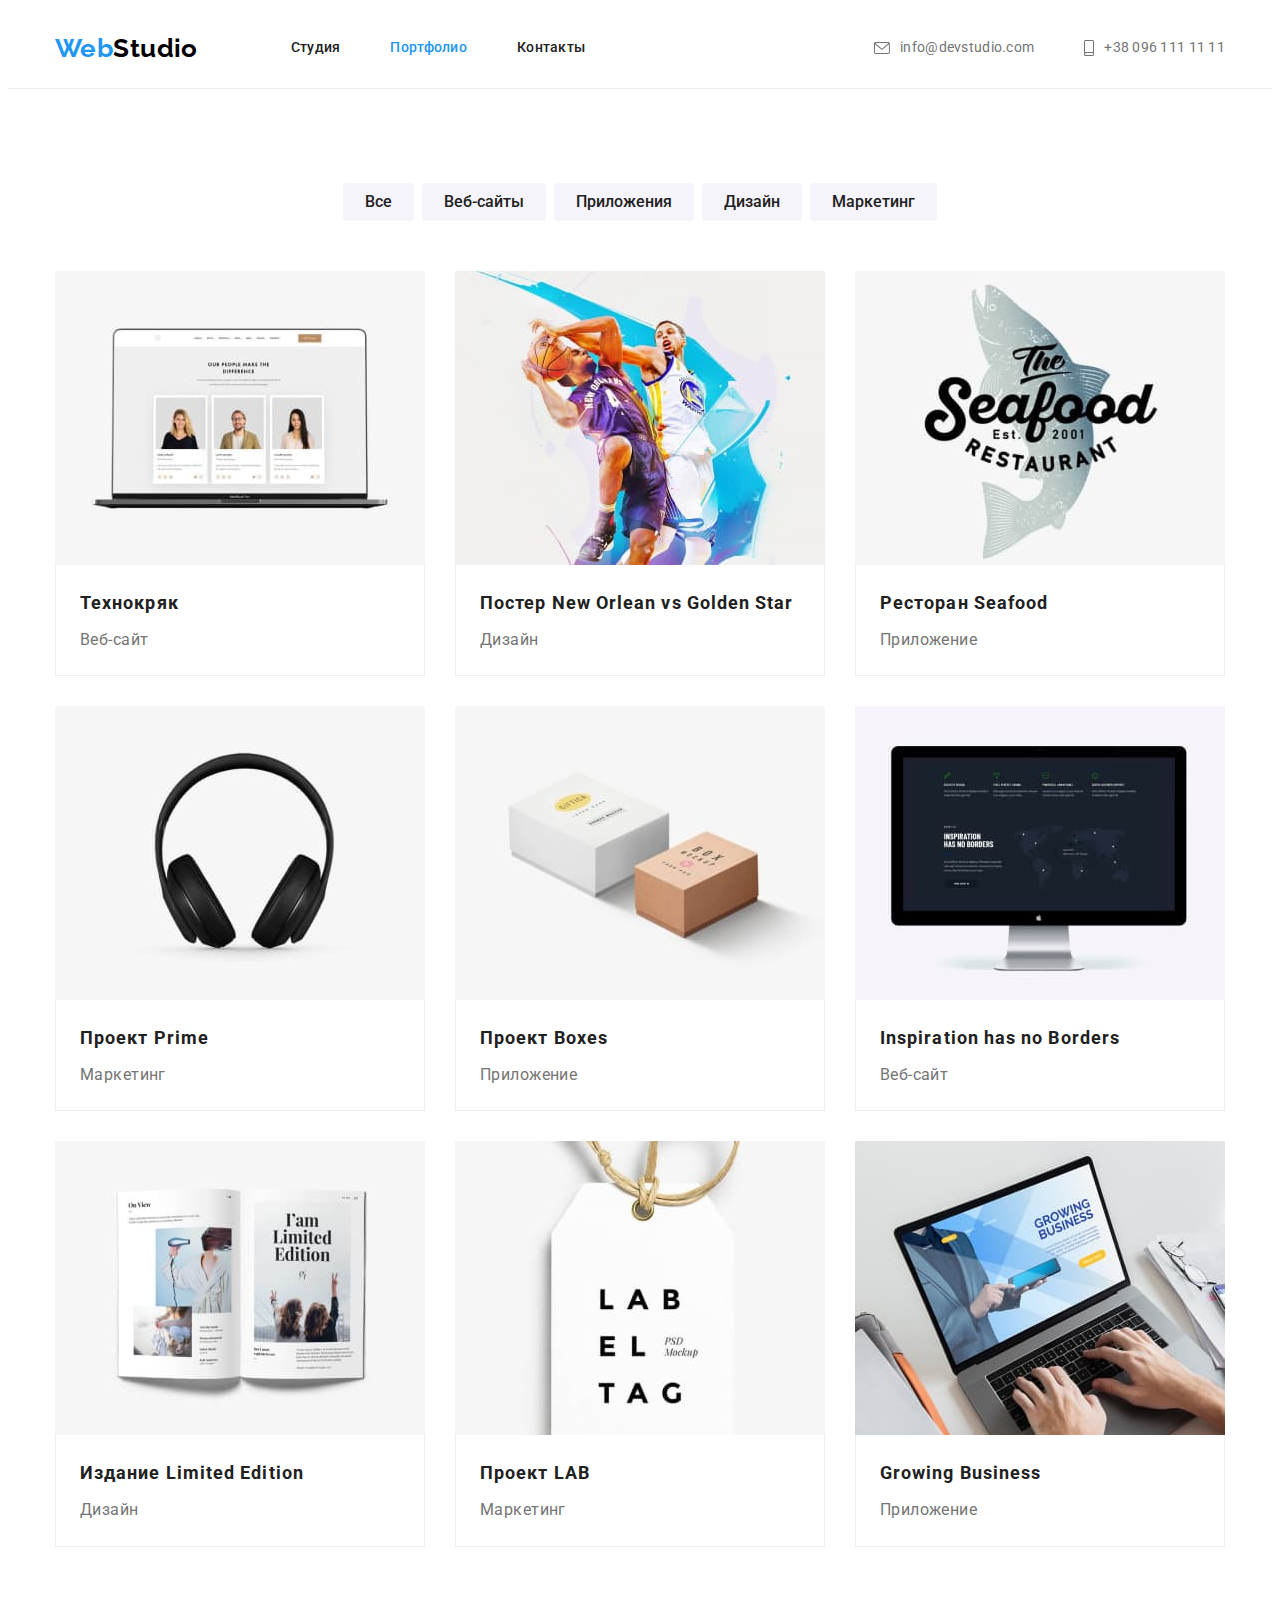
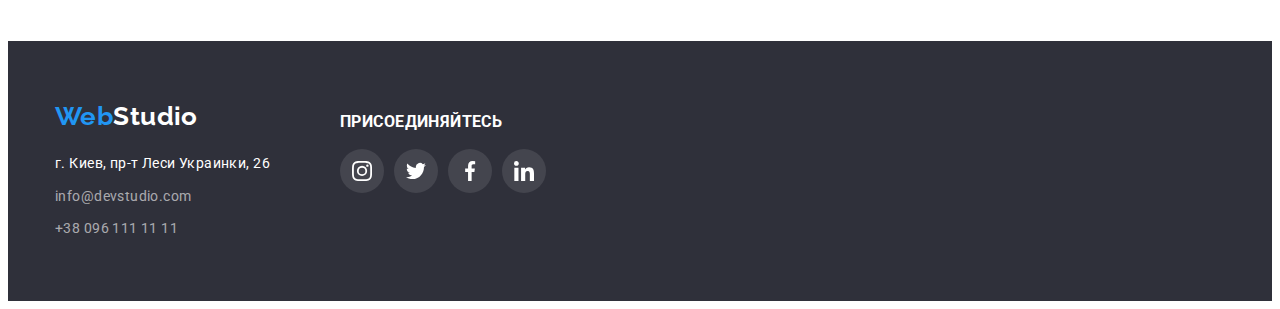
==== portfolio.html @ 718bec74 "ht04" ====
<!DOCTYPE html>
<html lang="ru">
<head>
    <meta charset="UTF-8">
    <meta http-equiv="X-UA-Compatible" content="IE=edge">
    <meta name="viewport" content="width=device-width, initial-scale=1.0">
    <title>Home_Work_02</title>
    <link rel="preconnect" href="https://fonts.googleapis.com">
    <link rel="preconnect" href="https://fonts.gstatic.com" crossorigin>
    <link
        href="https://fonts.googleapis.com/css2?family=Raleway:wght@400;700&family=Roboto:wght@400;500;700;900&display=swap"
        rel="stylesheet">
    <link rel="stylesheet" href="https://minhaskamal.github.io/DownGit/#/home?url=https://github.com/sindresorhus/modern-normalize/blob/main/modern-normalize.css">
    <link rel="stylesheet" href="./css/styles.css">
</head>
<body>

    <!-- Шапка сайта -->
    <header class="header">
        <div class="container header-set">
    
            <nav class="nav-set">
                <a href="" lang="en" class="logo"> <span class="part-1">Web</span><span class="part-2">Studio</span> </a>
                <ul class="site-nav list">
                    <li><a href="./index.html" class="link">Студия</a></li>
                    <li><a href="" class="link current">Портфолио</a></li>
                    <li><a href="" class="link last">Контакты</a></li>
                </ul>
            </nav>
    
            <ul class="nav-contacts">
                <li class="item">
                    <svg width="16" height="12" class="nav-icon">
                        <use href="./images/icons.svg#icon-envelope"></use>
                    </svg>
                    <a href="mailto:info@devstudio.com" class="nav-contacts">info@devstudio.com</a>
                </li>
                <li class="item">
                    <svg width="10" height="16" class="nav-icon">
                        <use href="./images/icons.svg#icon-smartphone"></use>
                    </svg>
                    <a href="tel:+380961111111" class="nav-contacts">+38 096 111 11 11</a>
                </li>
            </ul>
    
        </div>
    </header>

    <main>

    <!-- Кнопки фильтры и Проекты -->  
    <section class="filters">
        <div class="container">
        <h1 class="advances-title visually-hidden">Кнопки фильтры и Проекты</h1>
        <ul class="list buttons-set">
            <li class="buttons-set-item">
                <button type="button" class="filter">Все</button>
            </li>
            <li class="buttons-set-item">
                <button type="button" class="filter">Веб-сайты</button>
            </li>
            <li class="buttons-set-item">
                <button type="button" class="filter">Приложения</button>
            </li>
            <li class="buttons-set-item">
                <button type="button" class="filter">Дизайн</button>
            </li>
            <li class="buttons-set-item">
                <button type="button" class="filter">Маркетинг</button>
            </li>
        </ul>
        
        <ul class="list projects-set">
            <li class="projects-set-item">
                <a href="" class="project-link">
                <img src="./images/project-1.jpg" alt="Технокряк" width="370">
                <div class="projects-card">
                    <h2 class="project-name">Технокряк</h2>
                    <p class="project-type">Веб-сайт</p>
                </div>
                </a>
            </li>
            <li class="projects-set-item">
                <a href="" class="project-link">
                <img src="./images/project-2.jpg" alt="Постер New Orlean vs Golden Star" width="370">
                <div class="projects-card">
                    <h2 class="project-name">Постер <span lang="en">New Orlean vs Golden Star</span> </h2>
                    <p class="project-type">Дизайн</p>
                </div>
                </a>
            </li>
            <li class="projects-set-item">
                <a href="" class="project-link">
                <img src="./images/project-3.jpg" alt="Ресторан Seafood" width="370">
                <div class="projects-card">
                    <h2 class="project-name">Ресторан <span lang="en">Seafood</span> </h2>
                    <p class="project-type">Приложение</p>
                </div>
                </a>
            </li>
            <li class="projects-set-item">
                <a href="" class="project-link">
                <img src="./images/project-4.jpg" alt="Проект Prime" width="370">
                <div class="projects-card">
                    <h2 class="project-name">Проект <span lang="en">Prime</span> </h2>
                    <p class="project-type">Маркетинг</p>
                </div>
                </a>
            </li>
            <li class="projects-set-item">
                <a href="" class="project-link">
                <img src="./images/project-5.jpg" alt="Проект Boxes" width="370">
                <div class="projects-card">
                    <h2 class="project-name">Проект <span lang="en">Boxes</span> </h2>
                    <p class="project-type">Приложение</p>
                </div>
                </a>
            </li>
            <li class="projects-set-item">
                <a href="" class="project-link">
                <img src="./images/project-6.jpg" alt="Inspiration has no Borders" width="370">
                <div class="projects-card">
                    <h2 lang="en" class="project-name">Inspiration has no Borders</h2>
                    <p class="project-type">Веб-сайт</p>
                </div>
                </a>
            </li>
            <li class="projects-set-item">
                <a href="" class="project-link">
                <img src="./images/project-7.jpg" alt="Издание Limited Edition" width="370">
                <div class="projects-card">
                    <h2 class="project-name">Издание <span lang="en">Limited Edition</span> </h2>
                    <p class="project-type">Дизайн</p>
                </div>
                </a>
            </li>
            <li class="projects-set-item">
                <a href="" class="project-link">
                <img src="./images/project-8.jpg" alt="Проект LAB" width="370">
                <div class="projects-card">
                    <h2 class="project-name">Проект <span lang="en">LAB</span> </h2>
                    <p class="project-type">Маркетинг</p>
                </div>
                </a>
            </li>
            <li class="projects-set-item">
                <a href="" class="project-link">
                <img src="./images/project-9.jpg" alt="Growing Business" width="370">
                <div class="projects-card">
                    <h2 lang="en" class="project-name">Growing Business</h2>
                    <p class="project-type">Приложение</p>
                </div>
                </a>
            </li>
        </ul>
        </div>
    </section>

    </main>

    <!-- Футер -->
    <footer class="footer">
        <div class="container">
            <div class="footer-part1">
                <a href="" lang="en" class="logo"> <span class="part-1">Web</span><span class="part-3">Studio</span> </a>
                <address class="footer-address">
                    <ul class="list footer-set">
                        <li class="footer-set-item"><a href="" class="footer-address">г. Киев, пр-т Леси Украинки, 26</a>
                        </li>
                        <li class="footer-set-item"><a href="mailto:info@devstudio.com"
                                class="footer-item">info@devstudio.com</a></li>
                        <li class="footer-set-item"><a href="tel:+380961111111" class="footer-item">+38 096 111 11 11</a>
                        </li>
                    </ul>
                </address>
            </div>
    
            <div class="joinus-links">
                <h3 class="joinus-title">Присоединяйтесь</h3>
                <div class="social-links-set">
                    <ul class="social-links-list">
                        <li class="social-links-item">
                            <a href="">
                                <svg width="20" height="20" class="social-links-icon">
                                    <use href="./images/icons.svg#icon-instagram"></use>
                                </svg>
                            </a>
                        </li>
    
                        <li class="social-links-item">
                            <a href="">
                                <svg width="20" height="20" class="social-links-icon">
                                    <use href="./images/icons.svg#icon-twitter"></use>
                                </svg>
                            </a>
                        </li>
    
                        <li class="social-links-item">
                            <a href="">
                                <svg width="20" height="20" class="social-links-icon">
                                    <use href="./images/icons.svg#icon-facebook"></use>
                                </svg>
                            </a>
                        </li>
    
                        <li class="social-links-item">
                            <a href="">
                                <svg width="20" height="20" class="social-links-icon">
                                    <use href="./images/icons.svg#icon-linkedin"></use>
                                </svg>
                            </a>
                        </li>
                    </ul>
                </div>
                </li>
                </ul>
            </div>
        </div>
        </div>
    </footer>
    
</body>
</html>
---- css/styles.css ----
:root {
  --main-text-color: #757575;
  --title-text-color: #212121;
  --accent-color: #2196f3;
  --primary-white-color: #ffffff;
  --primary-black-color: #000000;
  --hero-background-color: #2f303a;
  --team-background-color: #f5f4fa;
  --footer-item-color: rgba(255, 255, 255, 0.6);
  --card-set-gap: 30px;
  --card-shadow: 0px 2px 1px -1px rgba(0, 0, 0, 0.2),
    0px 1px 1px 0px rgba(0, 0, 0, 0.14), 0px 1px 3px 0px rgba(0, 0, 0, 0.12);
  --potfolio-background-color: #e5e5e5;
  --social-links-color: #AFB1B8;
}

html {
  box-sizing: border-box;
}

*,
*::after,
*::before {
  box-sizing: inherit;
}

body {
  background-color: var(--primary-white-color);
  font-family: Roboto, Raleway, sans-serif;
  color: var(--main-text-color);
  font-size: 14px;
  letter-spacing: 0.03em;
}

h1,
h2,
h3,
h4,
h5,
h6,
ul,
p {
  margin-top: 0;
  margin-bottom: 0;
}

img {
  display: block;
  max-width: 100%;
}

.list {
  list-style: none;
}

.container {
  /* outline: 2px solid tomato; */
  width: 1200px;
  margin-left: auto;
  margin-right: auto;
  padding-left: 15px;
  padding-right: 15px;
}

.visually-hidden {
  position: absolute;
  width: 1px;
  height: 1px;
  margin: -1px;
  border: 0;
  padding: 0;
  
  white-space: nowrap;
  clip-path: inset(100%);
  clip: rect(0 0 0 0);
  overflow: hidden;
}

/* Шапка сайта */
/* WebStudio */

.header {
  border-bottom: 1px solid #ECECEC;
}

.logo {
  font-family: Raleway, sans-serif;
  font-style: normal;
  font-weight: bold;
  font-size: 26px;
  line-height: 1.19;
  text-decoration: none;
}

.logo .part-1 {
  color: var(--accent-color);
}

.logo .part-2 {
  color: var(--primary-black-color);
}

/* Nav Lists */

.site-nav .link {
  font-weight: 500;
  line-height: 1.14;
  letter-spacing: 0.02em;
  color: var(--title-text-color);
  text-decoration: none;

  display: block;
  padding-top: 32px;
  padding-bottom: 32px;
  margin-right: 50px;
}

.link.last {
  margin-right: 0;
}

.site-nav .link.current {
  color: var(--accent-color);
}

.site-nav .link:hover,
.site-nav .link:focus {
  color: var(--accent-color);
}

.nav-contacts {
  line-height: 1.14;
  letter-spacing: 0.02em;
  list-style: none;
  text-decoration: none;
  color: var(--main-text-color);

  display: flex;
  padding: 0;
  justify-content: space-between;

   margin-left: auto;
}

.nav-contacts:hover,
.nav-contacts:focus {
  color: var(--accent-color);
}

.site-nav {
  /* outline: 1px solid teal; */
  display: flex;
  justify-content: center;
  padding: 0;
  margin-left: 93px;
}

.header-set {
  /* outline: 1px solid teal; */
  display: flex;
  justify-content: space-between;
  align-items: center;
}

.nav-set,
.nav-contacts .item {
  display: flex;
  align-items: center;
}

.nav-contacts .item + .item {
  margin-left: 50px;
}

.nav-icon {
  /* outline: 1px solid teal; */
  fill: var(--main-text-color);
  margin-right: 10px;
}

.nav-icon:hover,
.nav-icon:focus {
  fill: var(--accent-color);
}


/* Герой */

.hero {
  background-color: var(--hero-background-color);
  padding-top: 200px;
  padding-bottom: 200px;

  max-width: 1600px;
  height: 600px;
  margin-left: auto;
  margin-right: auto;

  background-image: linear-gradient(
    to right,
  rgba(47, 48, 58, 0.4),
  rgba(47, 48, 58, 0.4)
  ),
  url(../images/bgimage.jpg);
  background-repeat: no-repeat;
  background-position: center;
  background-size: cover;
}

.hero-title {
  font-weight: 900;
  font-size: 44px;
  line-height: 1.36;
  text-align: center;
  letter-spacing: 0.06em;
  text-transform: uppercase;
  color: var(--primary-white-color);
}

.button.primary {
  font-size: 16px;
  line-height: 1.9;
  display: flex;
  align-items: center;
  text-align: center;
  letter-spacing: 0.06em;
  color: var(--primary-white-color);
  background-color: var(--accent-color);
  cursor: pointer;
}

.hero-button {
  margin-top: 30px;
  padding: 10px 32px;
  box-shadow: 0px 4px 4px rgba(0, 0, 0, 0.15);
  border-radius: 4px;
  border-color: var(--accent-color);
  display: inline;
  margin-right: auto;
  margin-left: auto;
}

/* Преимущества */

.advances-item-title {
  font-weight: bold;
  line-height: 1.14;
  text-transform: uppercase;
  color: var(--title-text-color);
  margin-bottom: 10px;
}

.advances-item {
  line-height: 1.71;
  color: var(--main-text-color);
}

.advances,
.work,
.team,
.clients {
  padding-top: 94px;
  padding-bottom: 94px;
}

.advances-set {
  /* outline: 1px solid teal; */
  display: flex;
  padding: 0;
  margin-left: calc(-1 * var(--card-set-gap));
  margin-top: calc(-1 * var(--card-set-gap));
}

.advances-set-item {
  /* outline: 1px solid blue; */
  flex-basis: calc(100% / 4 - var(--card-set-gap));
  margin-left: var(--card-set-gap);
  margin-top: var(--card-set-gap);
}

.thumb {
  width: 270px;
  height: 120px;
  background-color: var(--team-background-color);
  border-radius: 4px;
  margin-bottom: 30px;
  padding: 25px 100px;
}


/* Чем мы занимаемся */

.work-title {
  font-weight: bold;
  font-size: 36px;
  line-height: 1.17;
  text-align: center;
  color: var(--title-text-color);
  margin-bottom: 50px;
}

.works-set {
  /* outline: 1px solid teal; */
  display: flex;
  padding: 0;
  margin-left: calc(-1 * var(--card-set-gap));
  margin-top: calc(-1 * var(--card-set-gap));
}

.works-set-item {
  /* outline: 1px solid blue; */
  flex-basis: calc(100% / 3 - var(--card-set-gap));
  margin-left: var(--card-set-gap);
  margin-top: var(--card-set-gap);
}

/* Наша команда */

.team {
  background-color: var(--team-background-color);
}

.team-title {
  font-weight: bold;
  font-size: 36px;
  line-height: 1.17;
  text-align: center;
  color: var(--title-text-color);
  margin-bottom: 50px;
}

.team-member-name {
  font-weight: 500;
  font-size: 16px;
  line-height: 1.19;
  text-align: center;
  color: var(--title-text-color);
}

.team-member-job {
  font-weight: normal;
  font-size: 16px;
  line-height: 1.19;
  text-align: center;
  color: var(--main-text-color);
  margin-top: 10px;
}

.team-card {
  padding-top: 30px;
}

.team-set {
  /* outline: 1px solid teal; */
  display: flex;
  padding: 0;
  margin-left: calc(-1 * var(--card-set-gap));
  margin-top: calc(-1 * var(--card-set-gap));
}

.team-member {
  background: var(--primary-white-color);
  box-shadow: 0px 1px 3px rgba(0, 0, 0, 0.12), 0px 1px 1px rgba(0, 0, 0, 0.14),
    0px 2px 1px rgba(0, 0, 0, 0.2);
  border-radius: 0px 0px 4px 4px;

  /* outline: 1px solid blue; */
  flex-basis: calc(100% / 4 - var(--card-set-gap));
  margin-left: var(--card-set-gap);
  margin-top: var(--card-set-gap);
}

.team-member * {
  /* outline: 1px solid blue; */
}

.social-links-set {
  margin: 16px 32px 30px 32px;
}

.social-links-list {
  /* outline: 1px solid blue; */
  padding: 0;
  margin: 0;
  list-style: none;

  display: flex;
}

.social-links-item {
  /* outline: 1px solid blue; */
  width: 44px;
  height: 44px;
  margin-right: 10px;
  padding: 12px;
  background-color: var(--primary-white-color);
  border-radius: 50%;
  cursor: pointer;
}

.social-links-item:hover {
  background-color: var(--accent-color);
}

.social-links-item:last-child {
 margin-right: 0;
}

.social-links-icon {
  fill: var(--social-links-color);
}

.social-links-icon:hover {
  fill: var(--primary-white-color);
}

/* Постоянные клиенты */

.clients-set {
  /* outline: 1px solid blue; */
  padding: 0;
  list-style: none;

  display: flex;
}

.clients-list {
  /* outline: 1px solid blue; */
  width: 170px;
  height: 92px;
  margin-right: 30px;
  padding: 16px 32px;
  background-color: var(--primary-white-color);
  border: 1px solid #AFB1B8;
  box-sizing: border-box;
  border-radius: 4px;
  cursor: pointer;
}

.clients-list:hover {
  border-color: var(--accent-color);
}

.clients-list:last-child {
 margin-right: 0;
}

.clients-icon {
  fill: var(--social-links-color);
}

.clients-icon:hover {
  fill: var(--accent-color);
}


/* Футер */

.footer {
  background-color: var(--hero-background-color);
  padding-bottom: 60px;
}

.footer .list {
  padding-left: 0;
  margin: 0;
}

.footer-set {
  /* outline: 1px solid teal; */
  display: flex;
  flex-direction: column;
  margin-left: calc(-1 * 9px);
  margin-top: calc(-1 * 9px);
}

.footer-set-item:not(:first-child)  {
  margin-top: 9px;
}

.logo .part-3 {
  color: var(--primary-white-color);
}

.footer-address {
  margin-top: 20px;
}

.footer-address {
  line-height: 1.71;
  color: var(--primary-white-color);
  text-decoration: none;
  font-style: normal;
}

.footer-item {
  line-height: 1.71;
  color: var(--footer-item-color);
  text-decoration: none;
  font-style: normal;
}


.footer-address:hover,
.footer-address:focus,
.footer-item:hover,
.footer-item:focus {
  color: var(--accent-color);
}

.footer .container {
  display: flex;
}

.joinus-links {
  margin-left: 70px;
  margin-top: 72px;
}

.footer-part1 {
  margin-top: 60px;
}

.footer .social-links-set {
  margin: 0;
}

.footer .social-links-item {
  background-color: rgba(255, 255, 255, 0.1);
}

.footer .social-links-item:hover {
  background-color: var(--accent-color);
}

.footer .social-links-icon {
  fill: var(--primary-white-color);
}

.joinus-title {
width: 144px;
height: 16px;
font-weight: bold;
line-height: 1.14;
text-transform: uppercase;
color: var(--primary-white-color);
margin-bottom: 20px;
}

/* Портфолио Кнопки фильтры */

.filters {
  background-color: var(--primary-white-color);
  padding-top: 94px;
  padding-bottom: 94px;

}

.filter {
  font-weight: 500;
  font-size: 16px;
  line-height: 1.6;
  text-align: center;
  color: var(--title-text-color);
  background-color: var(--team-background-color);
  cursor: pointer;
  border: none;
  font-family: Roboto;
  font-style: normal;
  border-radius: 4px;
  padding: 6px 22px 6px 22px;
}

.buttons-set {
  /* outline: 1px solid teal; */
  display: flex;
  padding: 0;
  justify-content: center;
  margin-bottom: 50px;
}

.buttons-set-item {
  flex-basis: calc(100% / 5 - 8px));
}

.buttons-set-item:not(:first-child) {
  margin-left: 8px;
}

.filter:hover,
.filter:focus {
  color: var(--primary-white-color);
  background-color: var(--accent-color);
  box-shadow: 0px 3px 1px rgba(0, 0, 0, 0.1), 0px 1px 2px rgba(0, 0, 0, 0.08), 0px 2px 2px rgba(0, 0, 0, 0.12);
}


/* Портфолио Проекты */

.project-link {
  text-decoration: none;
}

.project-name {
  font-weight: bold;
  font-size: 18px;
  line-height: 2;
  letter-spacing: 0.06em;
  color: var(--title-text-color);
  margin-bottom: 4px;
}

.project-type {
  font-weight: normal;
  font-size: 16px;
  line-height: 1.9;
  color: var(--main-text-color);
}

.projects-card {
  padding: 20px 24px 20px 24px;
  border-right: 1px solid #EEEEEE;
  border-left: 1px solid #EEEEEE;
  border-bottom: 1px solid #EEEEEE;
}

.projects-set {
  /* outline: 1px solid teal; */
  display: flex;
  flex-wrap: wrap;
  padding: 0;
  margin-left: calc(-1 * var(--card-set-gap));
  margin-top: calc(-1 * var(--card-set-gap));
 
}

.projects-set-item {
  /* outline: 1px solid blue; */
  
  flex-basis: calc(100% / 3 - var(--card-set-gap));
  margin-left: var(--card-set-gap);
  margin-top: var(--card-set-gap);
}

.projects-set-item:hover {
  filter: drop-shadow(0px 4px 4px rgba(0, 0, 0, 0.25));
}
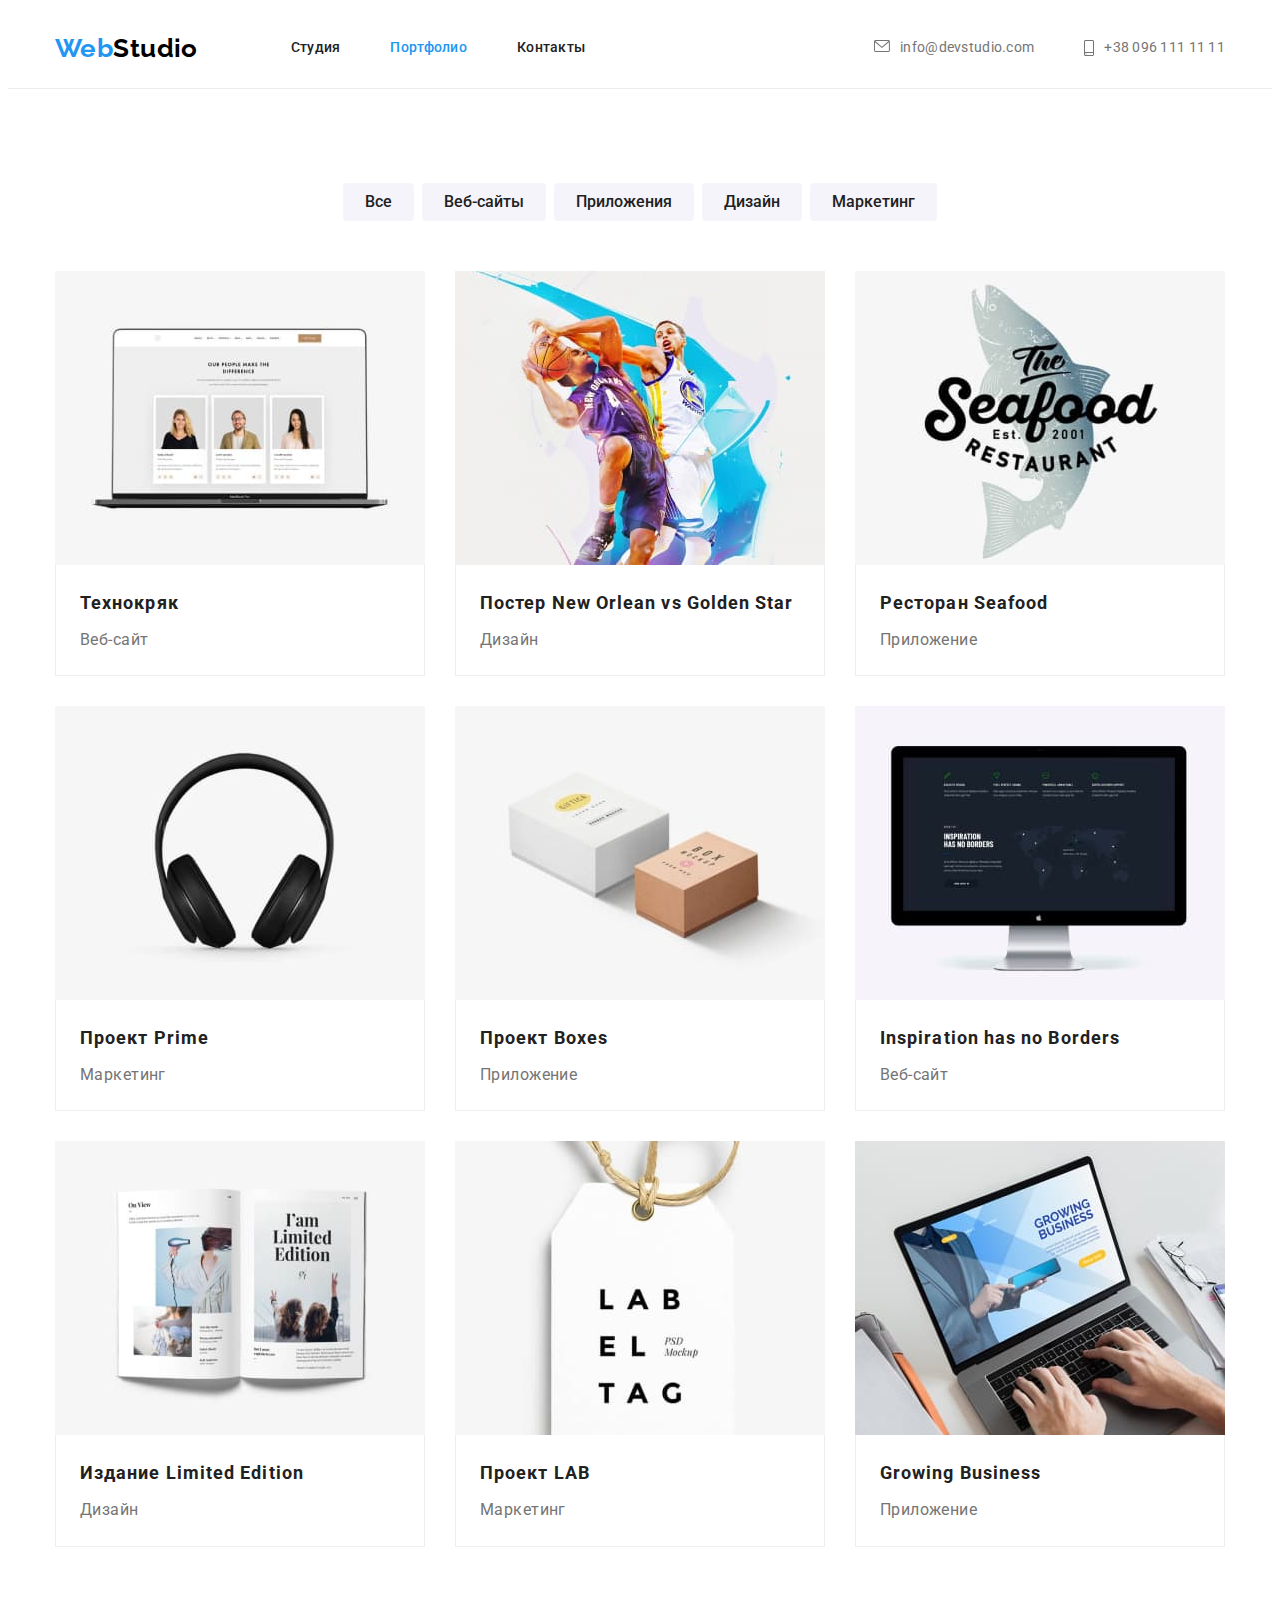
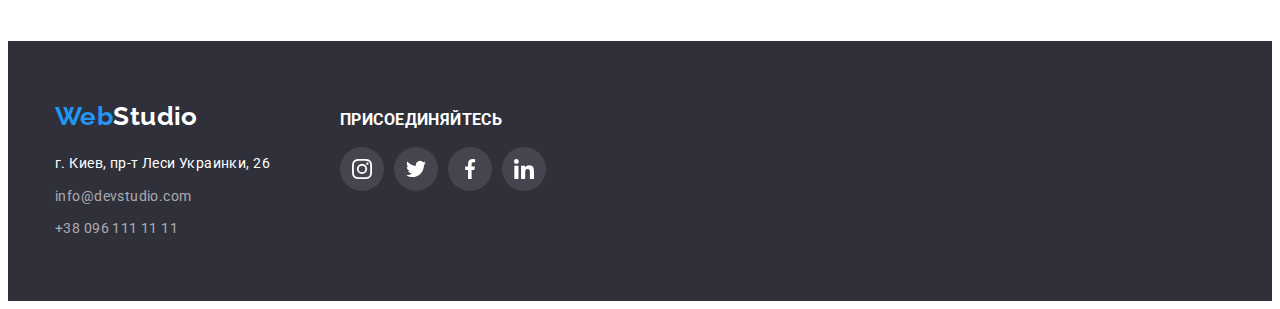
==== commit 8dd684e4: "ht04_version2" ====
--- a/portfolio.html
+++ b/portfolio.html
@@ -30,16 +30,19 @@
     
             <ul class="nav-contacts">
                 <li class="item">
-                    <svg width="16" height="12" class="nav-icon">
-                        <use href="./images/icons.svg#icon-envelope"></use>
-                    </svg>
-                    <a href="mailto:info@devstudio.com" class="nav-contacts">info@devstudio.com</a>
+                    <a href="mailto:info@devstudio.com" class="nav-contacts">
+                        <svg width="16" height="12" class="nav-icon">
+                            <use href="./images/icons.svg#icon-envelope"></use>
+                        </svg>
+                        info@devstudio.com</a>
                 </li>
+            
                 <li class="item">
-                    <svg width="10" height="16" class="nav-icon">
-                        <use href="./images/icons.svg#icon-smartphone"></use>
-                    </svg>
-                    <a href="tel:+380961111111" class="nav-contacts">+38 096 111 11 11</a>
+                    <a href="tel:+380961111111" class="nav-contacts">
+                        <svg width="10" height="16" class="nav-icon">
+                            <use href="./images/icons.svg#icon-smartphone"></use>
+                        </svg>
+                        +38 096 111 11 11</a>
                 </li>
             </ul>
     
@@ -177,42 +180,39 @@
     
             <div class="joinus-links">
                 <h3 class="joinus-title">Присоединяйтесь</h3>
-                <div class="social-links-set">
-                    <ul class="social-links-list">
-                        <li class="social-links-item">
-                            <a href="">
-                                <svg width="20" height="20" class="social-links-icon">
-                                    <use href="./images/icons.svg#icon-instagram"></use>
-                                </svg>
-                            </a>
-                        </li>
-    
-                        <li class="social-links-item">
-                            <a href="">
-                                <svg width="20" height="20" class="social-links-icon">
-                                    <use href="./images/icons.svg#icon-twitter"></use>
-                                </svg>
-                            </a>
-                        </li>
-    
-                        <li class="social-links-item">
-                            <a href="">
-                                <svg width="20" height="20" class="social-links-icon">
-                                    <use href="./images/icons.svg#icon-facebook"></use>
-                                </svg>
-                            </a>
-                        </li>
-    
-                        <li class="social-links-item">
-                            <a href="">
-                                <svg width="20" height="20" class="social-links-icon">
-                                    <use href="./images/icons.svg#icon-linkedin"></use>
-                                </svg>
-                            </a>
-                        </li>
-                    </ul>
-                </div>
-                </li>
+            <div class="social-links-set">
+                <ul class="social-links-list">
+                    <li>
+                        <a href="" class="social-links-item">
+                            <svg width="20" height="20">
+                                <use href="./images/icons.svg#icon-instagram"></use>
+                            </svg>
+                        </a>
+                    </li>
+            
+                    <li>
+                        <a href="" class="social-links-item">
+                            <svg width="20" height="20">
+                                <use href="./images/icons.svg#icon-twitter"></use>
+                            </svg>
+                        </a>
+                    </li>
+            
+                    <li>
+                        <a href="" class="social-links-item">
+                            <svg width="20" height="20">
+                                <use href="./images/icons.svg#icon-facebook"></use>
+                            </svg>
+                        </a>
+                    </li>
+            
+                    <li>
+                        <a href="" class="social-links-item last">
+                            <svg width="20" height="20">
+                                <use href="./images/icons.svg#icon-linkedin"></use>
+                            </svg>
+                        </a>
+                    </li>
                 </ul>
             </div>
         </div>
--- a/css/styles.css
+++ b/css/styles.css
@@ -139,50 +139,45 @@
   padding: 0;
   justify-content: space-between;
 
-   margin-left: auto;
+  margin-left: auto;
+  fill: var(--main-text-color);
+}
+
+.site-nav {
+  /* outline: 1px solid teal; */
+  display: flex;
+  justify-content: center;
+  padding: 0;
+  margin-left: 93px;
+}
+
+.header-set {
+  /* outline: 1px solid teal; */
+  display: flex;
+  justify-content: space-between;
+  align-items: center;
+}
+
+.nav-set,
+.nav-contacts .item {
+  display: flex;
+  align-items: center;
+}
+
+.nav-contacts .item + .item {
+  margin-left: 50px;
+}
+
+.nav-icon {
+  /* outline: 1px solid teal; */
+  margin-right: 10px;
 }
 
 .nav-contacts:hover,
 .nav-contacts:focus {
   color: var(--accent-color);
-}
-
-.site-nav {
-  /* outline: 1px solid teal; */
-  display: flex;
-  justify-content: center;
-  padding: 0;
-  margin-left: 93px;
-}
-
-.header-set {
-  /* outline: 1px solid teal; */
-  display: flex;
-  justify-content: space-between;
-  align-items: center;
-}
-
-.nav-set,
-.nav-contacts .item {
-  display: flex;
-  align-items: center;
-}
-
-.nav-contacts .item + .item {
-  margin-left: 50px;
-}
-
-.nav-icon {
-  /* outline: 1px solid teal; */
-  fill: var(--main-text-color);
-  margin-right: 10px;
-}
-
-.nav-icon:hover,
-.nav-icon:focus {
   fill: var(--accent-color);
-}
-
+} 
 
 /* Герой */
 
@@ -255,10 +250,7 @@
   color: var(--main-text-color);
 }
 
-.advances,
-.work,
-.team,
-.clients {
+.section {
   padding-top: 94px;
   padding-bottom: 94px;
 }
@@ -284,11 +276,17 @@
   background-color: var(--team-background-color);
   border-radius: 4px;
   margin-bottom: 30px;
-  padding: 25px 100px;
+  display: flex;
+  align-items: center;
+  justify-content: center;
 }
 
 
 /* Чем мы занимаемся */
+
+.work {
+  padding-top: 0;
+}
 
 .work-title {
   font-weight: bold;
@@ -389,70 +387,70 @@
 
 .social-links-item {
   /* outline: 1px solid blue; */
+  margin-right: 10px;
+  background-color: var(--primary-white-color);
+  
+}
+
+.social-links-item-a {
+  fill: var(--social-links-color);
+  border-radius: 50%;
+  padding: 12px;
+  display: block;
   width: 44px;
   height: 44px;
-  margin-right: 10px;
-  padding: 12px;
-  background-color: var(--primary-white-color);
-  border-radius: 50%;
   cursor: pointer;
 }
 
-.social-links-item:hover {
+.social-links-item-a:hover,
+.social-links-item-a:focus {
   background-color: var(--accent-color);
+  fill: var(--primary-white-color);
 }
 
 .social-links-item:last-child {
  margin-right: 0;
 }
 
-.social-links-icon {
-  fill: var(--social-links-color);
-}
-
-.social-links-icon:hover {
-  fill: var(--primary-white-color);
-}
-
 /* Постоянные клиенты */
 
 .clients-set {
   /* outline: 1px solid blue; */
   padding: 0;
   list-style: none;
-
   display: flex;
 }
 
 .clients-list {
-  /* outline: 1px solid blue; */
+  margin-right: 30px;
+} 
+
+.clients-list:last-child {
+ margin-right: 0;
+}
+
+.clients-list-a {
   width: 170px;
   height: 92px;
-  margin-right: 30px;
-  padding: 16px 32px;
+  display: block;
   background-color: var(--primary-white-color);
-  border: 1px solid #AFB1B8;
+  border: 1px solid var(--social-links-color);
   box-sizing: border-box;
   border-radius: 4px;
   cursor: pointer;
-}
-
-.clients-list:hover {
+
+  display: flex;
+  align-items: center;
+  justify-content: center;
+
+  fill: var(--social-links-color);
+}
+
+.clients-list-a:hover,
+.clients-list-a:focus {
   border-color: var(--accent-color);
-}
-
-.clients-list:last-child {
- margin-right: 0;
-}
-
-.clients-icon {
-  fill: var(--social-links-color);
-}
-
-.clients-icon:hover {
   fill: var(--accent-color);
 }
-
 
 /* Футер */
 
@@ -510,11 +508,11 @@
 
 .footer .container {
   display: flex;
+  align-items: baseline;
 }
 
 .joinus-links {
   margin-left: 70px;
-  margin-top: 72px;
 }
 
 .footer-part1 {
@@ -527,18 +525,26 @@
 
 .footer .social-links-item {
   background-color: rgba(255, 255, 255, 0.1);
-}
-
-.footer .social-links-item:hover {
+  fill: var(--primary-white-color);
+  width: 44px;
+  height: 44px;
+  border-radius: 50%;
+  padding: 12px;
+  display: block;
+  cursor: pointer;
+  margin-right: 10px;
+}
+
+.footer .social-links-item.last {
+  margin-right: 0;
+}
+
+.footer .social-links-item:hover,
+.footer .social-links-item:focus {
   background-color: var(--accent-color);
 }
 
-.footer .social-links-icon {
-  fill: var(--primary-white-color);
-}
-
 .joinus-title {
-width: 144px;
 height: 16px;
 font-weight: bold;
 line-height: 1.14;
@@ -599,6 +605,12 @@
 
 .project-link {
   text-decoration: none;
+  display: block;
+}
+
+.project-link:hover,
+.project-link:focus {
+  box-shadow: 0px 3px 1px rgba(0, 0, 0, 0.1), 0px 1px 2px rgba(0, 0, 0, 0.08), 0px 2px 2px rgba(0, 0, 0, 0.12);
 }
 
 .project-name {
@@ -641,7 +653,3 @@
   margin-left: var(--card-set-gap);
   margin-top: var(--card-set-gap);
 }
-
-.projects-set-item:hover {
-  filter: drop-shadow(0px 4px 4px rgba(0, 0, 0, 0.25));
-}
